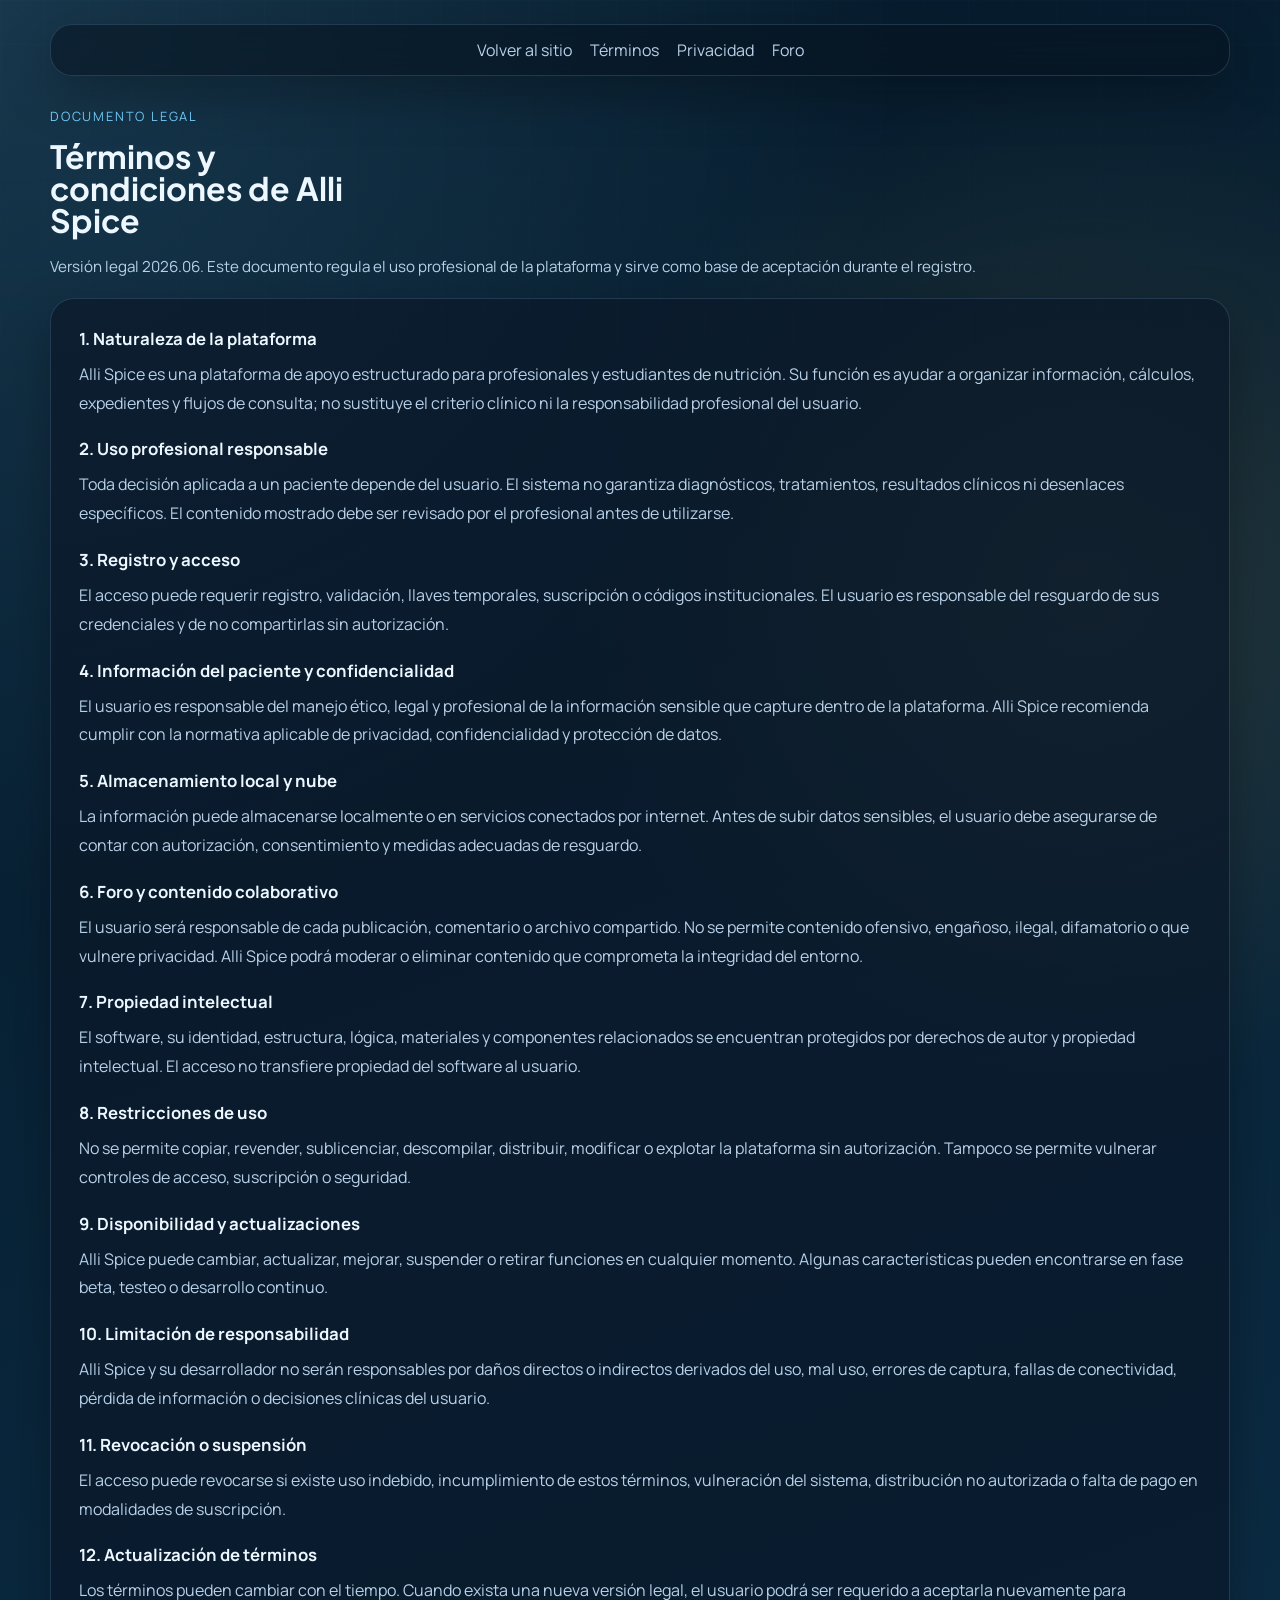
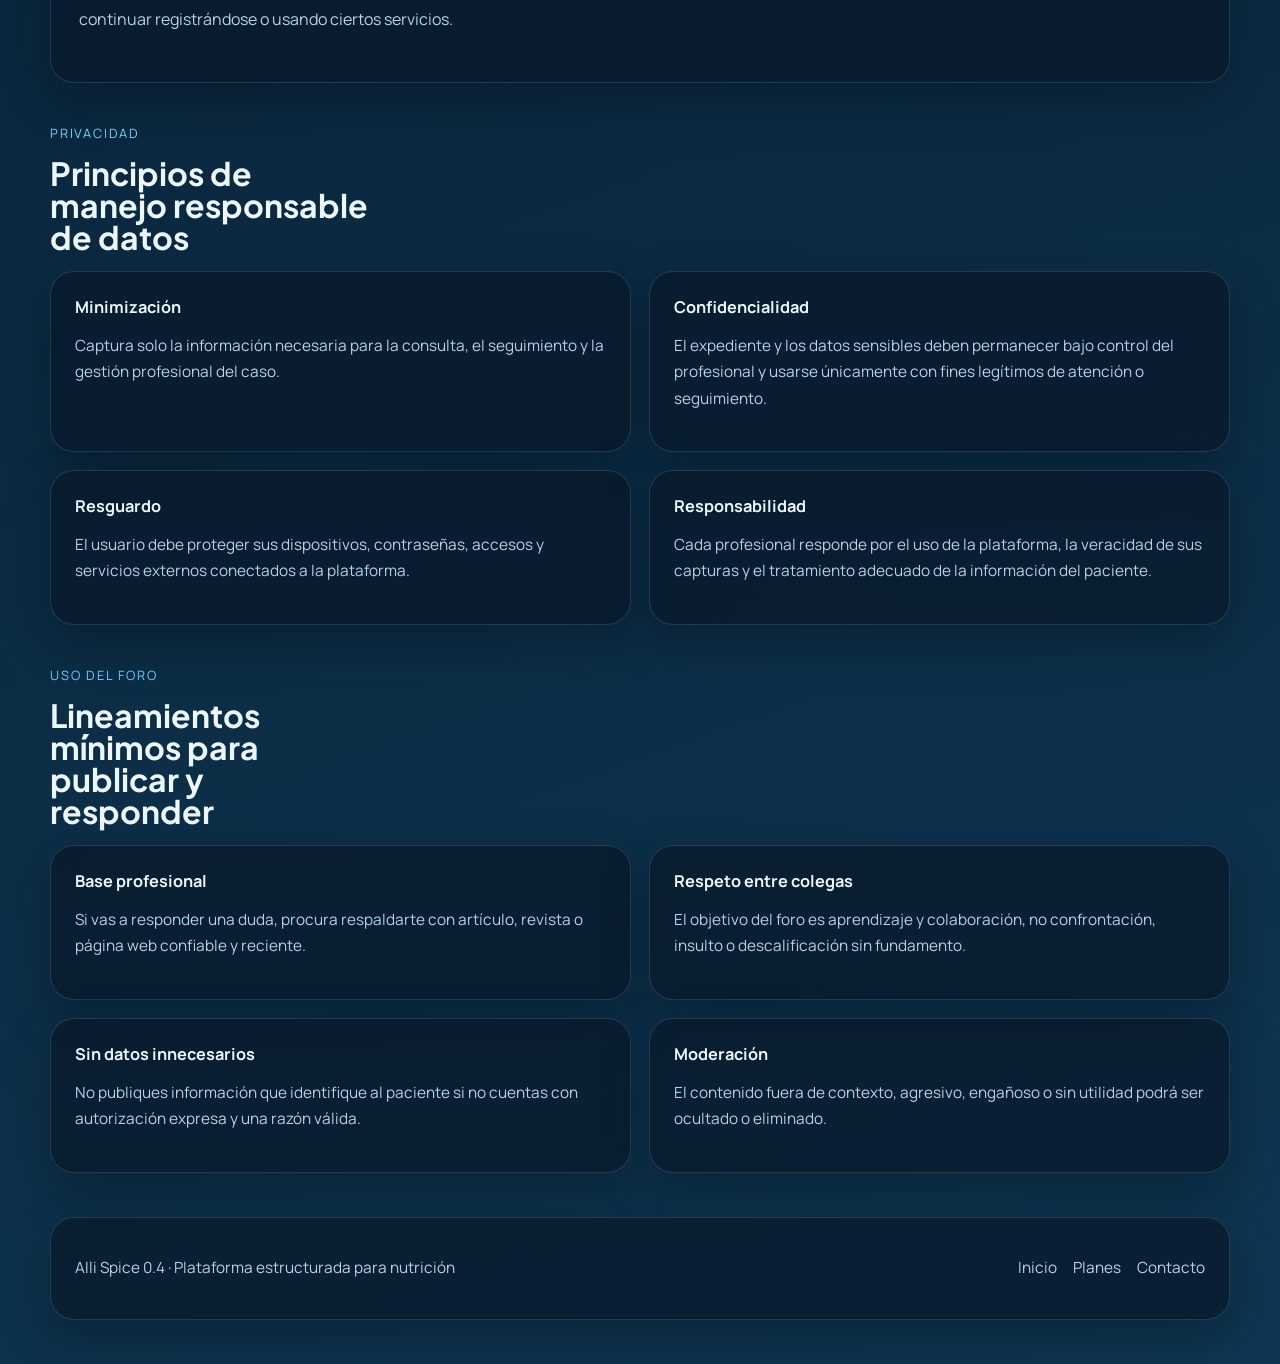
==== terminos.html @ 396913b2 "Actualizar landing legal y branding 0.4" ====
<!DOCTYPE html>
<html lang="es">
<head>
  <meta charset="utf-8">
  <meta name="viewport" content="width=device-width, initial-scale=1">
  <title>Alli Spice | Términos y Condiciones</title>
  <meta name="description" content="Términos y condiciones de uso de Alli Spice para profesionales de nutrición.">
  <link rel="preconnect" href="https://fonts.googleapis.com">
  <link rel="preconnect" href="https://fonts.gstatic.com" crossorigin>
  <link href="https://fonts.googleapis.com/css2?family=Manrope:wght@400;500;700&family=Plus+Jakarta+Sans:wght@600;700;800&display=swap" rel="stylesheet">
  <link rel="stylesheet" href="styles.css">
</head>
<body>
  <div class="page-shell legal-page">
    <header class="topbar">
      <nav class="topnav">
        <a href="index.html">Volver al sitio</a>
        <a href="#terminos">Términos</a>
        <a href="#privacidad">Privacidad</a>
        <a href="#foro">Foro</a>
      </nav>
    </header>

    <main>
      <section class="feature-section" id="terminos">
        <div class="section-heading">
          <span class="section-kicker">Documento legal</span>
          <h2>Términos y condiciones de Alli Spice</h2>
          <p class="legal-intro">Versión legal 2026.06. Este documento regula el uso profesional de la plataforma y sirve como base de aceptación durante el registro.</p>
        </div>
        <article class="legal-article">
          <h3>1. Naturaleza de la plataforma</h3>
          <p>Alli Spice es una plataforma de apoyo estructurado para profesionales y estudiantes de nutrición. Su función es ayudar a organizar información, cálculos, expedientes y flujos de consulta; no sustituye el criterio clínico ni la responsabilidad profesional del usuario.</p>

          <h3>2. Uso profesional responsable</h3>
          <p>Toda decisión aplicada a un paciente depende del usuario. El sistema no garantiza diagnósticos, tratamientos, resultados clínicos ni desenlaces específicos. El contenido mostrado debe ser revisado por el profesional antes de utilizarse.</p>

          <h3>3. Registro y acceso</h3>
          <p>El acceso puede requerir registro, validación, llaves temporales, suscripción o códigos institucionales. El usuario es responsable del resguardo de sus credenciales y de no compartirlas sin autorización.</p>

          <h3>4. Información del paciente y confidencialidad</h3>
          <p>El usuario es responsable del manejo ético, legal y profesional de la información sensible que capture dentro de la plataforma. Alli Spice recomienda cumplir con la normativa aplicable de privacidad, confidencialidad y protección de datos.</p>

          <h3>5. Almacenamiento local y nube</h3>
          <p>La información puede almacenarse localmente o en servicios conectados por internet. Antes de subir datos sensibles, el usuario debe asegurarse de contar con autorización, consentimiento y medidas adecuadas de resguardo.</p>

          <h3>6. Foro y contenido colaborativo</h3>
          <p>El usuario será responsable de cada publicación, comentario o archivo compartido. No se permite contenido ofensivo, engañoso, ilegal, difamatorio o que vulnere privacidad. Alli Spice podrá moderar o eliminar contenido que comprometa la integridad del entorno.</p>

          <h3>7. Propiedad intelectual</h3>
          <p>El software, su identidad, estructura, lógica, materiales y componentes relacionados se encuentran protegidos por derechos de autor y propiedad intelectual. El acceso no transfiere propiedad del software al usuario.</p>

          <h3>8. Restricciones de uso</h3>
          <p>No se permite copiar, revender, sublicenciar, descompilar, distribuir, modificar o explotar la plataforma sin autorización. Tampoco se permite vulnerar controles de acceso, suscripción o seguridad.</p>

          <h3>9. Disponibilidad y actualizaciones</h3>
          <p>Alli Spice puede cambiar, actualizar, mejorar, suspender o retirar funciones en cualquier momento. Algunas características pueden encontrarse en fase beta, testeo o desarrollo continuo.</p>

          <h3>10. Limitación de responsabilidad</h3>
          <p>Alli Spice y su desarrollador no serán responsables por daños directos o indirectos derivados del uso, mal uso, errores de captura, fallas de conectividad, pérdida de información o decisiones clínicas del usuario.</p>

          <h3>11. Revocación o suspensión</h3>
          <p>El acceso puede revocarse si existe uso indebido, incumplimiento de estos términos, vulneración del sistema, distribución no autorizada o falta de pago en modalidades de suscripción.</p>

          <h3>12. Actualización de términos</h3>
          <p>Los términos pueden cambiar con el tiempo. Cuando exista una nueva versión legal, el usuario podrá ser requerido a aceptarla nuevamente para continuar registrándose o usando ciertos servicios.</p>
        </article>
      </section>

      <section class="feature-section" id="privacidad">
        <div class="section-heading">
          <span class="section-kicker">Privacidad</span>
          <h2>Principios de manejo responsable de datos</h2>
        </div>
        <div class="feature-grid company-grid">
          <article class="feature-card">
            <h3>Minimización</h3>
            <p>Captura solo la información necesaria para la consulta, el seguimiento y la gestión profesional del caso.</p>
          </article>
          <article class="feature-card">
            <h3>Confidencialidad</h3>
            <p>El expediente y los datos sensibles deben permanecer bajo control del profesional y usarse únicamente con fines legítimos de atención o seguimiento.</p>
          </article>
          <article class="feature-card">
            <h3>Resguardo</h3>
            <p>El usuario debe proteger sus dispositivos, contraseñas, accesos y servicios externos conectados a la plataforma.</p>
          </article>
          <article class="feature-card">
            <h3>Responsabilidad</h3>
            <p>Cada profesional responde por el uso de la plataforma, la veracidad de sus capturas y el tratamiento adecuado de la información del paciente.</p>
          </article>
        </div>
      </section>

      <section class="feature-section" id="foro">
        <div class="section-heading">
          <span class="section-kicker">Uso del foro</span>
          <h2>Lineamientos mínimos para publicar y responder</h2>
        </div>
        <div class="feature-grid company-grid">
          <article class="feature-card">
            <h3>Base profesional</h3>
            <p>Si vas a responder una duda, procura respaldarte con artículo, revista o página web confiable y reciente.</p>
          </article>
          <article class="feature-card">
            <h3>Respeto entre colegas</h3>
            <p>El objetivo del foro es aprendizaje y colaboración, no confrontación, insulto o descalificación sin fundamento.</p>
          </article>
          <article class="feature-card">
            <h3>Sin datos innecesarios</h3>
            <p>No publiques información que identifique al paciente si no cuentas con autorización expresa y una razón válida.</p>
          </article>
          <article class="feature-card">
            <h3>Moderación</h3>
            <p>El contenido fuera de contexto, agresivo, engañoso o sin utilidad podrá ser ocultado o eliminado.</p>
          </article>
        </div>
      </section>
    </main>

    <footer class="footer">
      <p>Alli Spice 0.4 · Plataforma estructurada para nutrición</p>
      <p class="footer-links">
        <a href="index.html">Inicio</a>
        <a href="index.html#planes">Planes</a>
        <a href="index.html#contacto">Contacto</a>
      </p>
    </footer>
  </div>
</body>
</html>
---- styles.css ----
:root {
  --bg-top: #061a2a;
  --bg-bottom: #0e3653;
  --surface: rgba(10, 24, 41, 0.72);
  --surface-strong: rgba(8, 20, 34, 0.9);
  --line: rgba(143, 196, 240, 0.18);
  --text: #edf7ff;
  --muted: #b8d1e8;
  --accent: #74d0ff;
  --accent-strong: #ffcf5a;
  --shadow: 0 18px 50px rgba(0, 0, 0, 0.28);
}

* {
  box-sizing: border-box;
}

html {
  scroll-behavior: smooth;
}

body {
  margin: 0;
  color: var(--text);
  font-family: "Manrope", "Segoe UI", sans-serif;
  background:
    radial-gradient(circle at top left, rgba(116, 208, 255, 0.16), transparent 28%),
    radial-gradient(circle at 85% 20%, rgba(255, 207, 90, 0.12), transparent 20%),
    linear-gradient(160deg, var(--bg-top), var(--bg-bottom));
  min-height: 100vh;
}

body::before {
  content: "";
  position: fixed;
  inset: 0;
  pointer-events: none;
  background-image:
    linear-gradient(rgba(255, 255, 255, 0.02) 1px, transparent 1px),
    linear-gradient(90deg, rgba(255, 255, 255, 0.02) 1px, transparent 1px);
  background-size: 44px 44px;
  mask-image: linear-gradient(to bottom, rgba(0, 0, 0, 0.55), transparent 85%);
}

.page-shell {
  width: min(1180px, calc(100% - 32px));
  margin: 0 auto;
  padding: 24px 0 44px;
}

.topbar,
.hero-card,
.feature-card,
.timeline-step,
.download-card,
.footer {
  backdrop-filter: blur(14px);
}

.topbar {
  display: flex;
  align-items: center;
  justify-content: center;
  gap: 18px;
  padding: 14px 18px;
  background: rgba(7, 18, 31, 0.56);
  border: 1px solid var(--line);
  border-radius: 22px;
  box-shadow: var(--shadow);
  position: sticky;
  top: 18px;
  z-index: 20;
}

.topnav {
  display: flex;
  gap: 18px;
  flex-wrap: wrap;
  justify-content: center;
}

.topnav a,
.footer a,
.hero-note a {
  color: var(--muted);
  text-decoration: none;
}

.topnav a:hover,
.footer a:hover,
.hero-note a:hover {
  color: var(--text);
}

.hero {
  display: grid;
  grid-template-columns: 1.15fr 0.85fr;
  gap: 28px;
  align-items: center;
  padding: 48px 0 30px;
}

.hero-brand {
  margin-bottom: 18px;
}

.hero-brand img {
  width: min(640px, 96vw);
  height: auto;
  display: block;
  filter: none;
  mix-blend-mode: normal;
}

.eyebrow,
.section-kicker,
.card-label {
  display: inline-flex;
  align-items: center;
  gap: 8px;
  font-size: 0.8rem;
  letter-spacing: 0.14em;
  text-transform: uppercase;
  color: var(--accent);
}

.hero h1,
.section-heading h2,
.download-card h2 {
  font-family: "Plus Jakarta Sans", "Segoe UI", sans-serif;
  line-height: 1;
  margin: 14px 0 18px;
}

.hero h1 {
  font-size: clamp(2.35rem, 4.1vw, 4rem);
  max-width: 12ch;
}

.hero-text,
.feature-card p,
.timeline-step p,
.download-card p,
.footer p {
  color: var(--muted);
  line-height: 1.7;
  font-size: 0.96rem;
}

.hero-actions,
.download-actions {
  display: flex;
  flex-wrap: wrap;
  gap: 14px;
  margin-top: 24px;
}

.btn {
  display: inline-flex;
  align-items: center;
  justify-content: center;
  min-height: 46px;
  padding: 0 18px;
  border-radius: 999px;
  border: 1px solid transparent;
  text-decoration: none;
  font-weight: 700;
  transition: transform 0.18s ease, border-color 0.18s ease, background 0.18s ease;
}

.btn:hover {
  transform: translateY(-1px);
}

.btn-primary {
  background: linear-gradient(135deg, var(--accent), #52b6eb);
  color: #032138;
}

.btn-secondary {
  border-color: rgba(255, 255, 255, 0.14);
  background: rgba(255, 255, 255, 0.04);
  color: var(--text);
}

.btn-disabled {
  opacity: 0.78;
  cursor: default;
  pointer-events: none;
  border-color: rgba(255, 255, 255, 0.1);
  color: rgba(237, 247, 255, 0.82);
}

.hero-note {
  margin-top: 18px;
  color: var(--muted);
  display: flex;
  align-items: center;
  gap: 10px;
  flex-wrap: wrap;
}

.status-dot {
  width: 10px;
  height: 10px;
  border-radius: 50%;
  background: #71d9ab;
  box-shadow: 0 0 0 6px rgba(113, 217, 171, 0.14);
}

.hero-panel {
  display: grid;
  gap: 18px;
}

.hero-card,
.feature-card,
.timeline-step,
.download-card,
.footer {
  background: var(--surface);
  border: 1px solid var(--line);
  border-radius: 24px;
  box-shadow: var(--shadow);
}

.hero-card {
  padding: 24px;
}

.showcase-grid {
  display: grid;
  grid-template-columns: repeat(12, minmax(0, 1fr));
  gap: 18px;
  margin-top: 8px;
}

.showcase-card {
  overflow: hidden;
  background: var(--surface);
  border: 1px solid var(--line);
  border-radius: 24px;
  box-shadow: var(--shadow);
  grid-column: span 4;
}

.showcase-card img {
  display: block;
  width: 100%;
  height: 250px;
  object-fit: cover;
  object-position: top center;
  background: rgba(255, 255, 255, 0.02);
}

.showcase-card-main {
  grid-column: span 8;
}

.showcase-card-main img {
  height: 360px;
}

.showcase-copy {
  padding: 18px 20px 20px;
}

.showcase-copy h3 {
  margin: 0 0 8px;
  font-size: 1.02rem;
}

.showcase-copy p {
  margin: 0;
  color: var(--muted);
  line-height: 1.7;
  font-size: 0.94rem;
}

.legal-actions {
  margin-top: 18px;
}

.download-legal-note,
.legal-intro {
  color: var(--muted);
  line-height: 1.7;
  font-size: 0.95rem;
}

.legal-page .feature-section {
  padding-top: 28px;
}

.legal-article {
  padding: 28px;
  border-radius: 24px;
  background: var(--surface);
  border: 1px solid var(--line);
  box-shadow: var(--shadow);
}

.legal-article h3 {
  margin: 0 0 10px;
  font-size: 1.05rem;
}

.legal-article p {
  margin: 0 0 20px;
  color: var(--muted);
  line-height: 1.8;
}

.metric-grid {
  display: grid;
  gap: 16px;
  margin-top: 18px;
}

.metric-grid article,
.hero-card-side li {
  padding: 16px;
  border-radius: 18px;
  background: rgba(255, 255, 255, 0.04);
  border: 1px solid rgba(255, 255, 255, 0.06);
}

.metric-title {
  display: block;
  color: var(--accent);
  font-size: 0.8rem;
  text-transform: uppercase;
  letter-spacing: 0.12em;
  margin-bottom: 8px;
}

.metric-grid strong {
  display: block;
  font-size: 1.1rem;
  margin-bottom: 8px;
}

.hero-card-side ul {
  list-style: none;
  margin: 18px 0 0;
  padding: 0;
  display: grid;
  gap: 12px;
}

.feature-section,
.workflow-section,
.download-section {
  padding: 34px 0 10px;
}

.section-heading {
  margin-bottom: 18px;
}

.section-heading h2,
.download-card h2 {
  font-size: clamp(1.6rem, 2.5vw, 2.6rem);
  max-width: 14ch;
}

.feature-grid {
  display: grid;
  grid-template-columns: repeat(2, minmax(0, 1fr));
  gap: 18px;
}

.plans-grid {
  display: grid;
  grid-template-columns: repeat(3, minmax(0, 1fr));
  gap: 18px;
}

.plan-card {
  padding: 24px;
  background: var(--surface);
  border: 1px solid var(--line);
  border-radius: 24px;
  box-shadow: var(--shadow);
}

.plan-card-featured {
  background:
    linear-gradient(180deg, rgba(116, 208, 255, 0.08), rgba(255, 255, 255, 0.03)),
    var(--surface);
  border-color: rgba(116, 208, 255, 0.26);
}

.plan-badge {
  display: inline-flex;
  padding: 7px 12px;
  border-radius: 999px;
  background: rgba(116, 208, 255, 0.14);
  color: var(--accent);
  font-size: 0.8rem;
  font-weight: 700;
  letter-spacing: 0.05em;
  text-transform: uppercase;
}

.plan-card h3 {
  margin: 16px 0 12px;
  font-size: 1.18rem;
}

.plan-card p {
  margin: 0 0 16px;
  color: var(--muted);
  line-height: 1.7;
  font-size: 0.95rem;
}

.plan-list {
  margin: 0;
  padding-left: 18px;
  color: var(--muted);
  line-height: 1.8;
  font-size: 0.94rem;
}

.plans-note {
  margin-top: 18px;
  padding: 18px 20px;
  border-radius: 18px;
  border: 1px solid rgba(255, 255, 255, 0.1);
  background: rgba(255, 255, 255, 0.04);
  color: var(--muted);
}

.price-coming {
  display: inline-flex;
  align-items: center;
  gap: 12px;
  margin-bottom: 12px;
}

.price-icon {
  width: 40px;
  height: 40px;
  display: inline-flex;
  align-items: center;
  justify-content: center;
  border-radius: 999px;
  background: rgba(255, 207, 90, 0.14);
  color: var(--accent-strong);
  font-weight: 800;
  font-size: 1.1rem;
}

.price-text {
  color: var(--text);
  font-weight: 700;
  font-size: 1rem;
}

.plans-note p {
  margin: 0;
}

.feature-card {
  padding: 24px;
}

.feature-card h3,
.timeline-step h3 {
  margin: 0 0 10px;
  font-size: 1.02rem;
}

.timeline {
  display: grid;
  grid-template-columns: repeat(3, minmax(0, 1fr));
  gap: 18px;
}

.timeline-step {
  padding: 24px;
  position: relative;
  overflow: hidden;
}

.timeline-step span {
  display: inline-flex;
  width: 48px;
  height: 48px;
  align-items: center;
  justify-content: center;
  border-radius: 14px;
  background: rgba(116, 208, 255, 0.14);
  color: var(--accent);
  font-weight: 700;
  margin-bottom: 16px;
}

.download-card {
  display: grid;
  grid-template-columns: 1fr auto;
  gap: 20px;
  align-items: center;
  padding: 28px;
  background:
    linear-gradient(135deg, rgba(116, 208, 255, 0.08), transparent 42%),
    linear-gradient(180deg, var(--surface-strong), var(--surface));
}

.contact-card {
  align-items: stretch;
}

.contact-placeholder {
  min-width: 250px;
  display: flex;
  flex-direction: column;
  justify-content: center;
  gap: 10px;
  padding: 20px 22px;
  border-radius: 20px;
  border: 1px solid rgba(255, 255, 255, 0.12);
  background: rgba(255, 255, 255, 0.04);
}

.contact-label {
  color: var(--accent);
  text-transform: uppercase;
  letter-spacing: 0.12em;
  font-size: 0.78rem;
}

.contact-placeholder strong {
  font-size: 1.3rem;
  font-family: "Plus Jakarta Sans", "Segoe UI", sans-serif;
}

.contact-socials {
  display: grid;
  gap: 10px;
  margin-top: 16px;
}

.contact-social-item {
  display: flex;
  justify-content: space-between;
  align-items: center;
  gap: 10px;
  padding-top: 10px;
  border-top: 1px solid rgba(255, 255, 255, 0.08);
  color: var(--muted);
  font-size: 0.94rem;
}

.contact-social-item strong {
  font-size: 0.95rem;
  font-family: "Manrope", "Segoe UI", sans-serif;
  color: var(--text);
}

.company-grid .feature-card {
  min-height: 100%;
}

.feature-card-legal {
  background:
    linear-gradient(180deg, rgba(255, 207, 90, 0.08), rgba(255, 255, 255, 0.03));
}

.legal-list {
  margin: 14px 0 0;
  padding-left: 18px;
  color: var(--muted);
  line-height: 1.7;
  font-size: 0.95rem;
}

.download-actions {
  justify-content: flex-end;
}

.footer {
  margin-top: 34px;
  padding: 22px 24px;
  display: flex;
  justify-content: space-between;
  align-items: center;
  gap: 12px;
  flex-wrap: wrap;
}

.footer-links {
  display: flex;
  gap: 16px;
  flex-wrap: wrap;
}

@media (max-width: 980px) {
  .hero,
  .download-card,
  .timeline,
  .feature-grid,
  .plans-grid {
    grid-template-columns: 1fr;
  }

  .showcase-grid {
    grid-template-columns: 1fr;
  }

  .showcase-card,
  .showcase-card-main {
    grid-column: auto;
  }

  .showcase-card img,
  .showcase-card-main img {
    height: auto;
  }

  .download-actions {
    justify-content: flex-start;
  }

  .hero h1 {
    max-width: 100%;
  }
}

@media (max-width: 640px) {
  .page-shell {
    width: min(100% - 22px, 100%);
    padding-top: 14px;
  }

  .topbar {
    border-radius: 18px;
    padding: 12px 14px;
  }

  .topnav {
    gap: 12px;
    font-size: 0.92rem;
  }

  .hero {
    padding-top: 30px;
  }

  .hero h1 {
    font-size: clamp(2rem, 10vw, 2.9rem);
  }

  .hero-card,
  .feature-card,
  .timeline-step,
  .download-card,
  .footer {
    border-radius: 20px;
  }
}
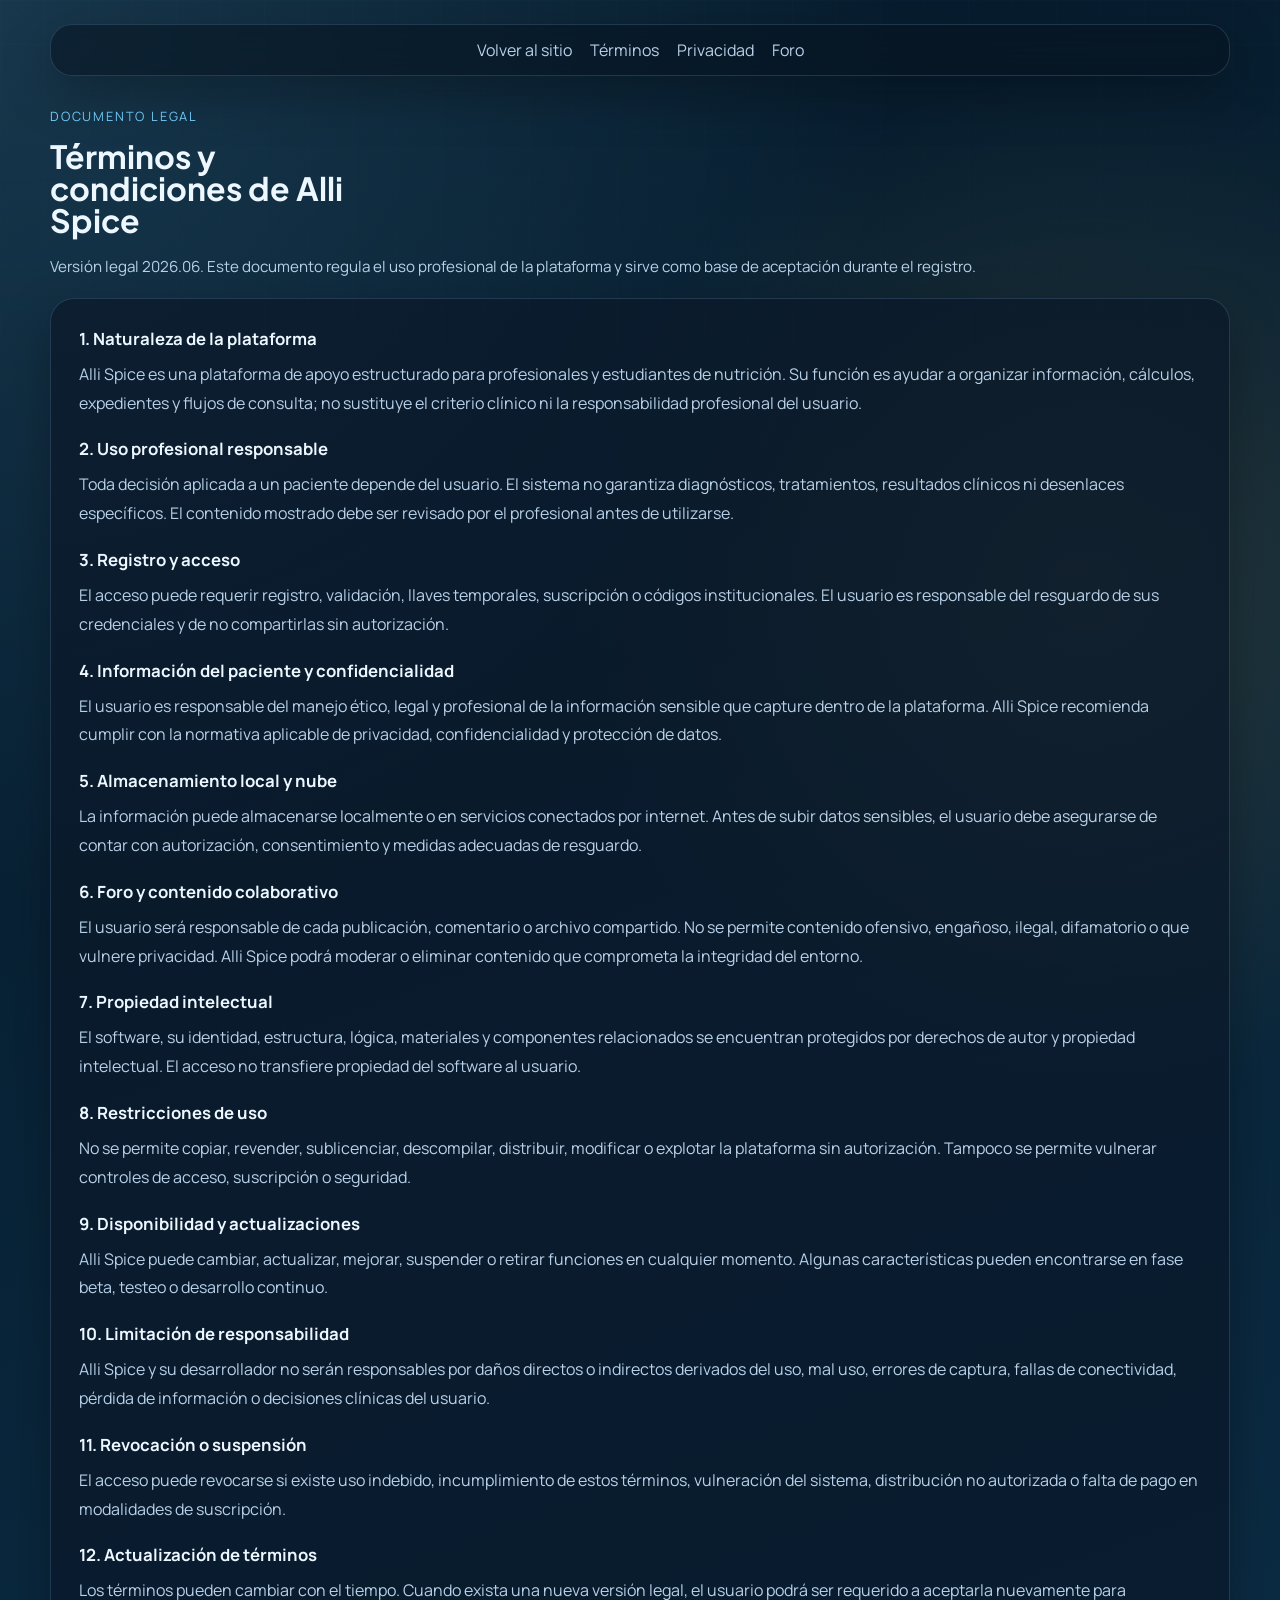
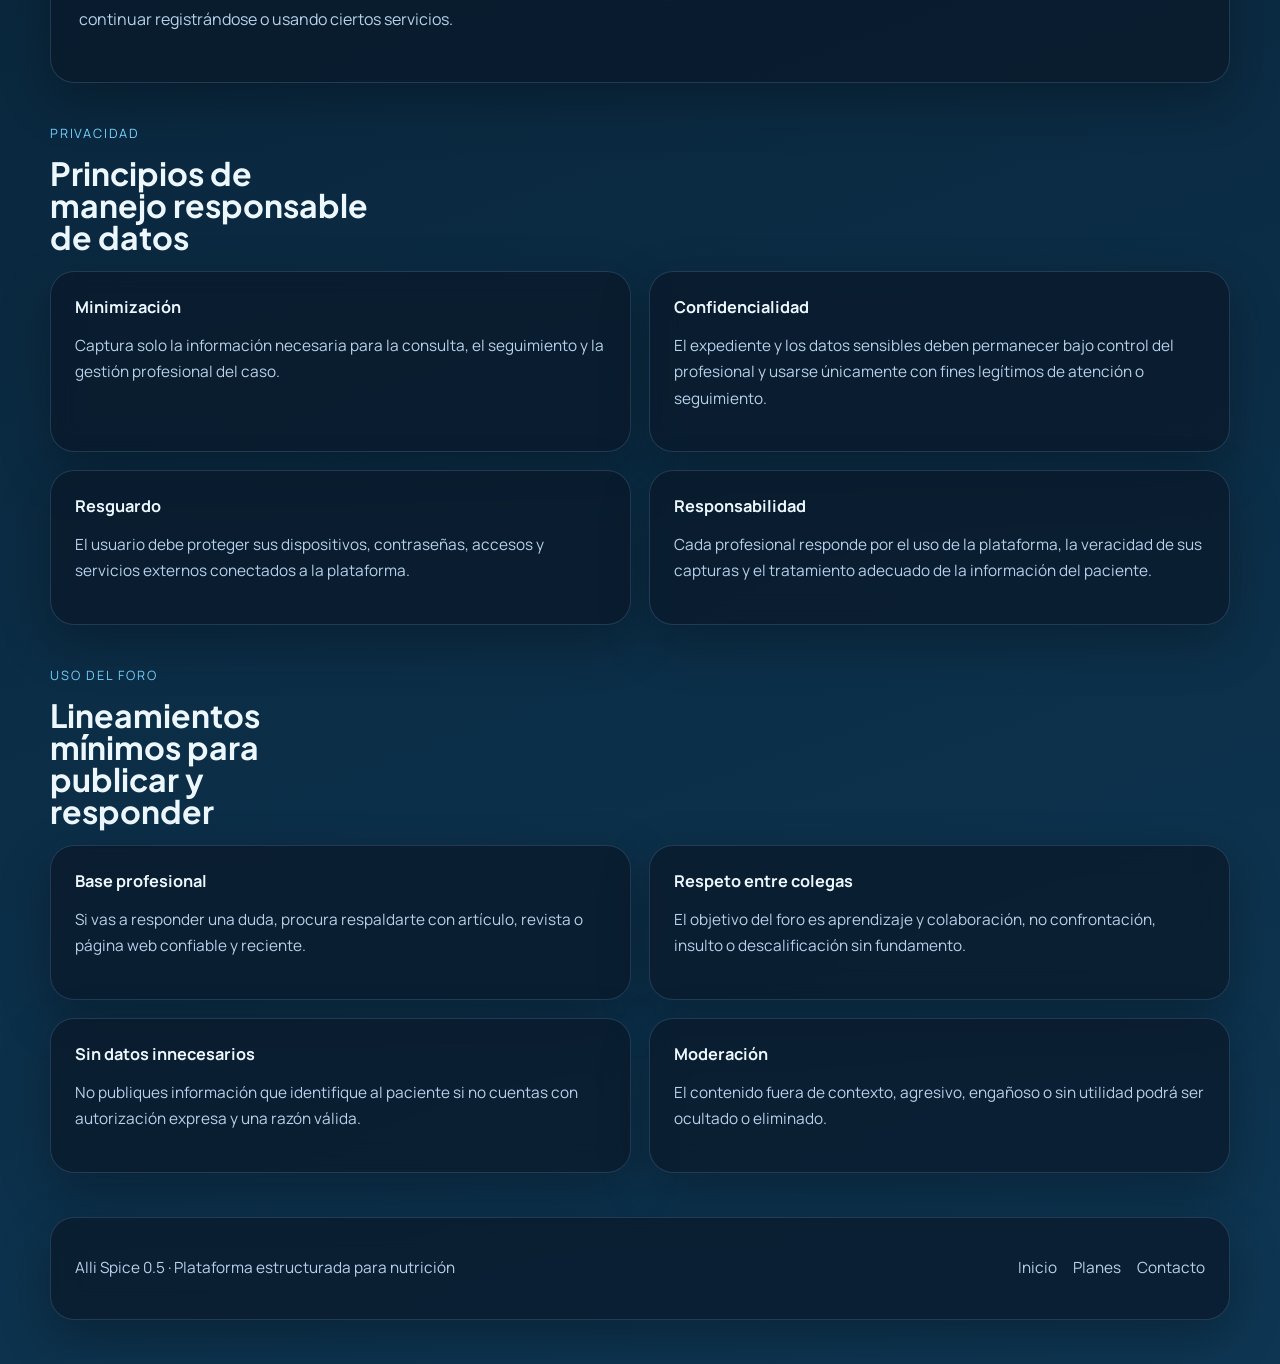
==== commit 78ef59f2: "Actualizar landing a version 0.5" ====
--- a/terminos.html
+++ b/terminos.html
@@ -119,7 +119,7 @@
     </main>
 
     <footer class="footer">
-      <p>Alli Spice 0.4 · Plataforma estructurada para nutrición</p>
+      <p>Alli Spice 0.5 · Plataforma estructurada para nutrición</p>
       <p class="footer-links">
         <a href="index.html">Inicio</a>
         <a href="index.html#planes">Planes</a>
